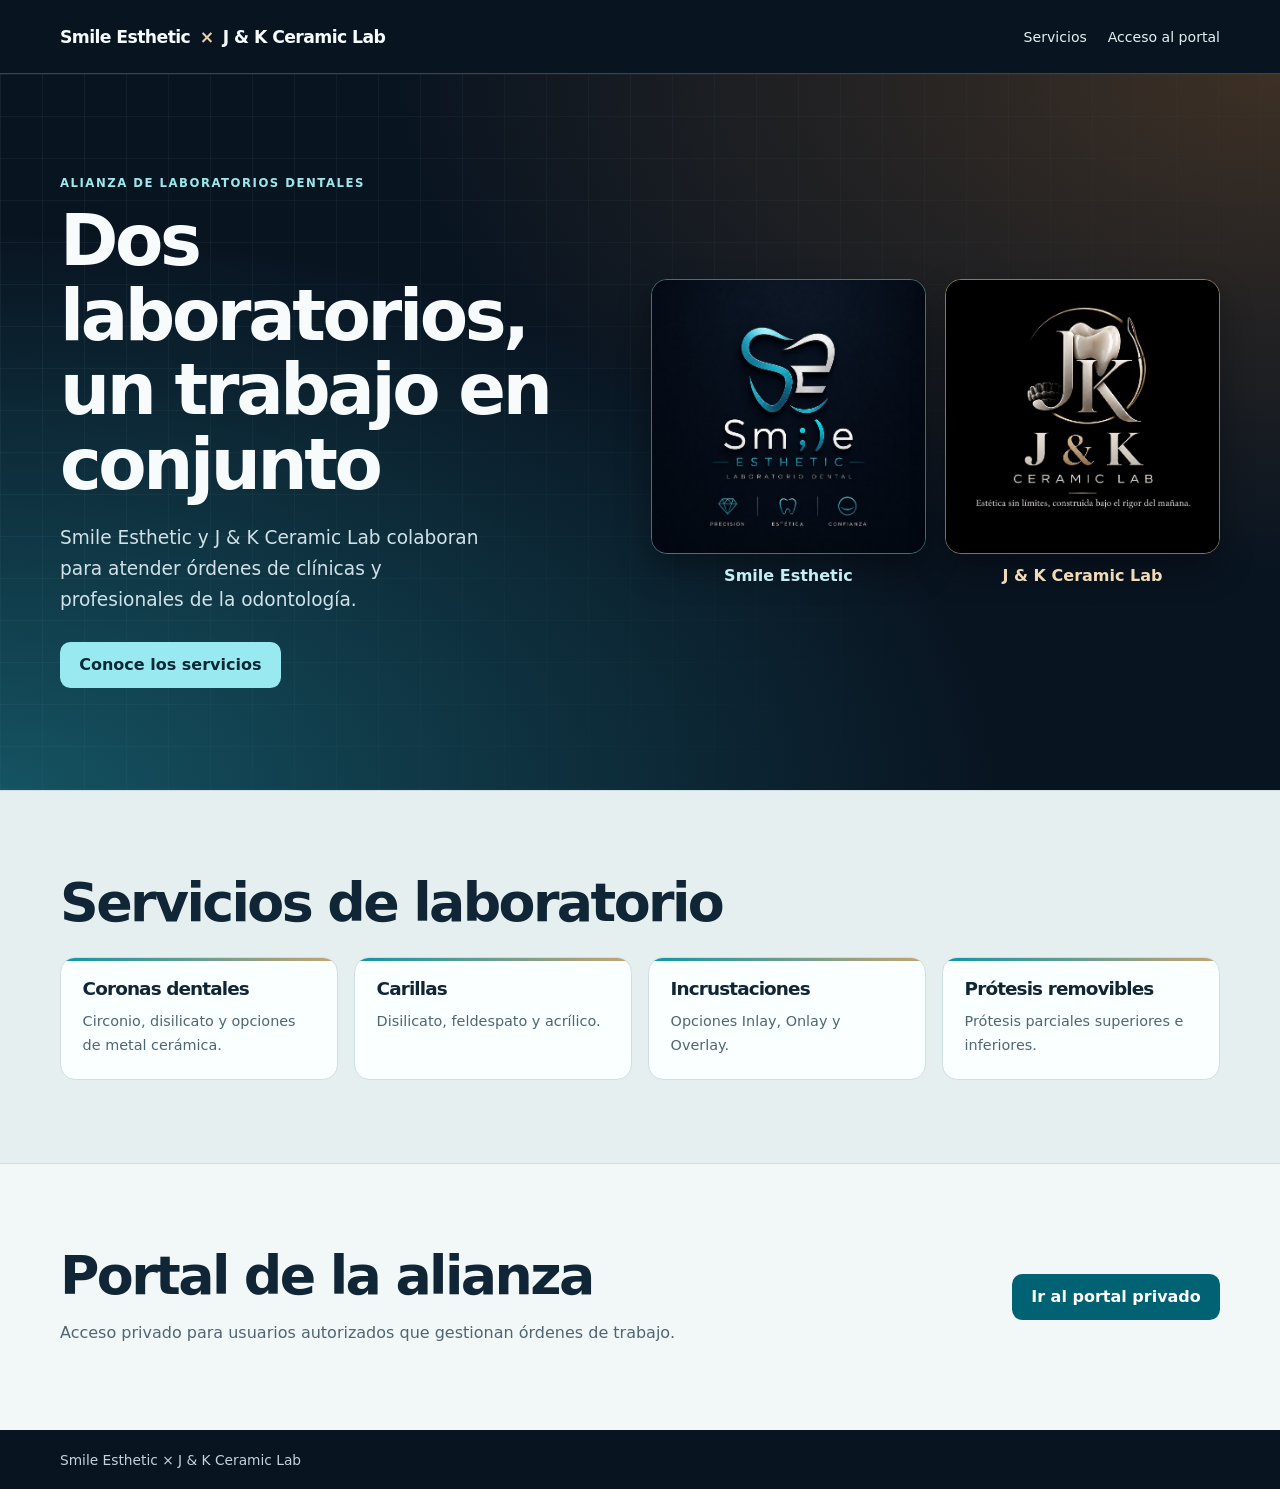
==== index.html @ 95bde712 "Publish the public landing page for the dental laboratory alliance" ====
<!doctype html>
<html lang="es">
<head>
<meta charset="utf-8">
<meta name="viewport" content="width=device-width, initial-scale=1">
<meta name="theme-color" content="#091421">
<meta name="description" content="Conoce la alianza de laboratorios dentales entre Smile Esthetic y J &amp; K Ceramic Lab.">
<title>Smile Esthetic × J &amp; K Ceramic Lab | Alianza de laboratorios dentales</title>
<style>
:root{color-scheme:light;--ink:#102536;--soft:#506573;--night:#091421;--teal:#006272;--gold:#ead2ab;font-family:system-ui,-apple-system,"Segoe UI",sans-serif}
*{box-sizing:border-box}
html{scroll-behavior:smooth}
body{margin:0;color:var(--ink);background:#f2f7f7}
a{color:inherit}
a:focus-visible{outline:3px solid #35bfd0;outline-offset:5px}
.wrap{width:min(1160px,calc(100% - 3rem));margin-inline:auto}
header{background:#091421;color:#f6fbfc;border-bottom:1px solid #304758}
nav{display:flex;align-items:center;justify-content:space-between;gap:.9rem;min-height:73px}
.site-name{font-weight:760;letter-spacing:-.035em;text-decoration:none;font-size:clamp(.92rem,2.2vw,1.08rem)}
.site-name span{color:var(--gold);padding-inline:.23em}
.links{display:flex;align-items:center;gap:1.3rem;font-size:.88rem}
.links a{color:#e4f0f2;text-decoration:none}
.links a:hover{text-decoration:underline;text-underline-offset:.3rem}
.hero{position:relative;isolation:isolate;background:radial-gradient(ellipse at 0 100%,#155362,transparent 55%),radial-gradient(ellipse at 100% 0,#3d3025,transparent 49%),#091421;color:#f7fbfc;overflow:hidden}
.hero::before{position:absolute;inset:0;z-index:-1;content:"";background:linear-gradient(#9bd4db12 1px,transparent 1px),linear-gradient(90deg,#9bd4db12 1px,transparent 1px);background-size:42px 42px;mask-image:linear-gradient(135deg,#000,transparent 84%)}
.hero-layout{display:grid;grid-template-columns:minmax(0,1fr) minmax(0,1.08fr);align-items:center;gap:clamp(2rem,5vw,5rem);padding-block:clamp(3rem,8vw,7rem)}
.kicker{margin:0 0 .85rem;color:#9ce8ec;font-size:.73rem;letter-spacing:.13em;font-weight:790;text-transform:uppercase}
h1,h2,h3{margin:0;letter-spacing:-.048em;line-height:1.06}
h1{font-size:clamp(2.65rem,5.5vw,5.05rem);max-width:12ch}
.hero p:not(.kicker){color:#d0e1e9;font-size:clamp(1rem,2vw,1.16rem);max-width:37ch;line-height:1.65;margin-block:1.3rem 1.65rem}
.action{display:inline-flex;align-items:center;justify-content:center;text-decoration:none;border-radius:.65rem;padding:.75rem 1.2rem;min-height:46px;font-weight:760;line-height:1.25}
.light{color:#092936;background:#99eaf0}
.light:hover{background:#c5f5f5}
.dark{color:#fff;background:#006272}
.dark:hover{background:#004953}
.partners{display:grid;grid-template-columns:repeat(2,minmax(0,1fr));gap:clamp(.55rem,1.7vw,1.2rem);margin:0}
.partners figure{margin:0;min-width:0}
.partners img{display:block;width:100%;height:auto;aspect-ratio:1;border:1px solid #75c6d282;border-radius:1rem;box-shadow:0 16px 34px #0005}
.partners figure:last-child img{border-color:#d9b98c91}
figcaption{margin-top:.75rem;text-align:center;font-weight:760;font-size:clamp(.73rem,1.5vw,1rem);color:#c4eef4}
figure:last-child figcaption{color:#f1dbb7}
.section{padding-block:clamp(2.75rem,6.5vw,5.5rem)}
.section h2{font-size:clamp(2rem,4.2vw,3.45rem)}
.section .kicker{color:#006272}
.section p{line-height:1.65;color:var(--soft)}
.intro{max-width:66ch;margin:.9rem 0 1.6rem}
.services{background:#e6eff0;border-block:1px solid #cfdfe2}
.grid{display:grid;grid-template-columns:repeat(4,minmax(0,1fr));gap:1rem;margin-top:1.6rem}
.grid article{position:relative;padding:1.35rem;border-radius:.95rem;border:1px solid #cfdee0;background:#faffff;overflow:hidden}
.grid article::before{content:"";position:absolute;left:0;top:0;right:0;height:3px;background:linear-gradient(90deg,#1195a8,#c5a473)}
.grid h3{font-size:1.15rem}
.grid p{font-size:.9rem;margin:.7rem 0 0}
.portal-info{display:flex;align-items:center;justify-content:space-between;column-gap:2rem;row-gap:1rem}
.portal-info p{margin-bottom:0}
footer{background:var(--night);color:#c3d3da;padding:1.35rem 0;font-size:.86rem}
footer p{margin:0}
@media(max-width:850px){.hero-layout{grid-template-columns:1fr}.partners{max-width:36rem}.grid{grid-template-columns:repeat(2,minmax(0,1fr))}}
@media(max-width:520px){.wrap{width:calc(100% - 1.8rem)}nav{min-height:62px}.links{gap:.65rem}.links a:first-child{display:none}.hero-layout{padding-block:2.5rem;gap:1.7rem}.grid{grid-template-columns:1fr}.portal-info{align-items:flex-start;flex-direction:column}}
@media(prefers-reduced-motion:reduce){html{scroll-behavior:auto}}
</style>
</head>
<body>
<header><nav class="wrap" aria-label="Navegación principal">
<a class="site-name" href="#inicio">Smile Esthetic <span>×</span> J &amp; K Ceramic Lab</a>
<div class="links"><a href="#servicios">Servicios</a><a href="#portal">Acceso al portal</a></div>
</nav></header>
<main id="inicio">
<section class="hero" aria-labelledby="hero-title"><div class="wrap hero-layout">
<div><p class="kicker">Alianza de laboratorios dentales</p><h1 id="hero-title">Dos laboratorios, un trabajo en conjunto</h1>
<p>Smile Esthetic y J &amp; K Ceramic Lab colaboran para atender órdenes de clínicas y profesionales de la odontología.</p>
<a class="action light" href="#servicios">Conoce los servicios</a></div>
<div class="partners" aria-label="Laboratorios de la alianza">
<figure><img src="[data-uri]" alt="Logo de Smile Esthetic" width="1254" height="1254"><figcaption>Smile Esthetic</figcaption></figure>
<figure><img src="[data-uri]" alt="Logo de J &amp; K Ceramic Lab" width="1254" height="1254"><figcaption>J &amp; K Ceramic Lab</figcaption></figure>
</div>
</div></section>
<section class="section services" id="servicios" aria-labelledby="services-title"><div class="wrap">
<h2 id="services-title">Servicios de laboratorio</h2>
<div class="grid">
<article><h3>Coronas dentales</h3><p>Circonio, disilicato y opciones de metal cerámica.</p></article>
<article><h3>Carillas</h3><p>Disilicato, feldespato y acrílico.</p></article>
<article><h3>Incrustaciones</h3><p>Opciones Inlay, Onlay y Overlay.</p></article>
<article><h3>Prótesis removibles</h3><p>Prótesis parciales superiores e inferiores.</p></article>
</div>
</div></section>
<section class="section" id="portal" aria-labelledby="portal-title"><div class="wrap portal-info">
<div><h2 id="portal-title">Portal de la alianza</h2><p>Acceso privado para usuarios autorizados que gestionan órdenes de trabajo.</p></div>
<a class="action dark" href="https://smile-esthetic-revision.dayvargasmoreno.chatgpt.site/">Ir al portal privado</a>
</div></section>
</main>
<footer><div class="wrap"><p>Smile Esthetic × J &amp; K Ceramic Lab</p></div></footer>
</body>
</html>
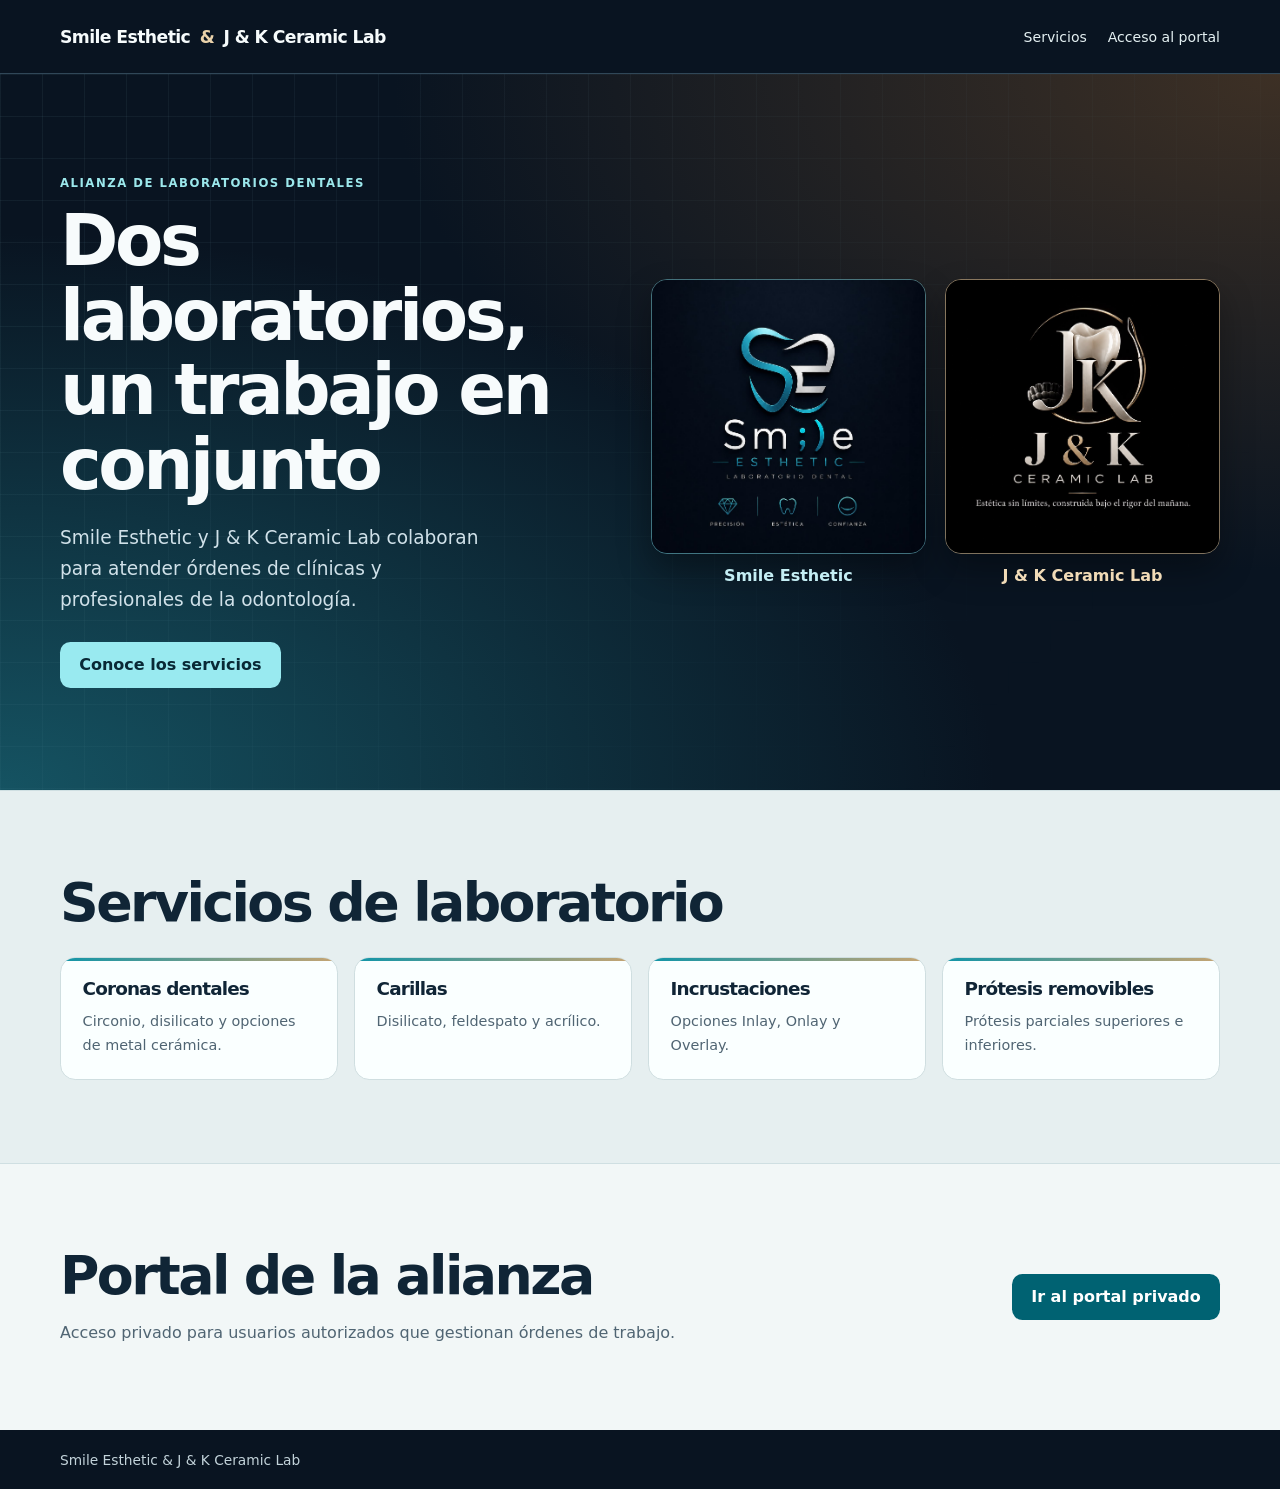
==== commit 63a7b50d: "Use the requested ampersand in both alliance and laboratory names" ====
--- a/index.html
+++ b/index.html
@@ -5,7 +5,7 @@
 <meta name="viewport" content="width=device-width, initial-scale=1">
 <meta name="theme-color" content="#091421">
 <meta name="description" content="Conoce la alianza de laboratorios dentales entre Smile Esthetic y J &amp; K Ceramic Lab.">
-<title>Smile Esthetic × J &amp; K Ceramic Lab | Alianza de laboratorios dentales</title>
+<title>Smile Esthetic &amp; J &amp; K Ceramic Lab | Alianza de laboratorios dentales</title>
 <style>
 :root{color-scheme:light;--ink:#102536;--soft:#506573;--night:#091421;--teal:#006272;--gold:#ead2ab;font-family:system-ui,-apple-system,"Segoe UI",sans-serif}
 *{box-sizing:border-box}
@@ -61,7 +61,7 @@
 </head>
 <body>
 <header><nav class="wrap" aria-label="Navegación principal">
-<a class="site-name" href="#inicio">Smile Esthetic <span>×</span> J &amp; K Ceramic Lab</a>
+<a class="site-name" href="#inicio">Smile Esthetic <span>&amp;</span> J &amp; K Ceramic Lab</a>
 <div class="links"><a href="#servicios">Servicios</a><a href="#portal">Acceso al portal</a></div>
 </nav></header>
 <main id="inicio">
@@ -88,6 +88,6 @@
 <a class="action dark" href="https://smile-esthetic-revision.dayvargasmoreno.chatgpt.site/">Ir al portal privado</a>
 </div></section>
 </main>
-<footer><div class="wrap"><p>Smile Esthetic × J &amp; K Ceramic Lab</p></div></footer>
+<footer><div class="wrap"><p>Smile Esthetic &amp; J &amp; K Ceramic Lab</p></div></footer>
 </body>
 </html>
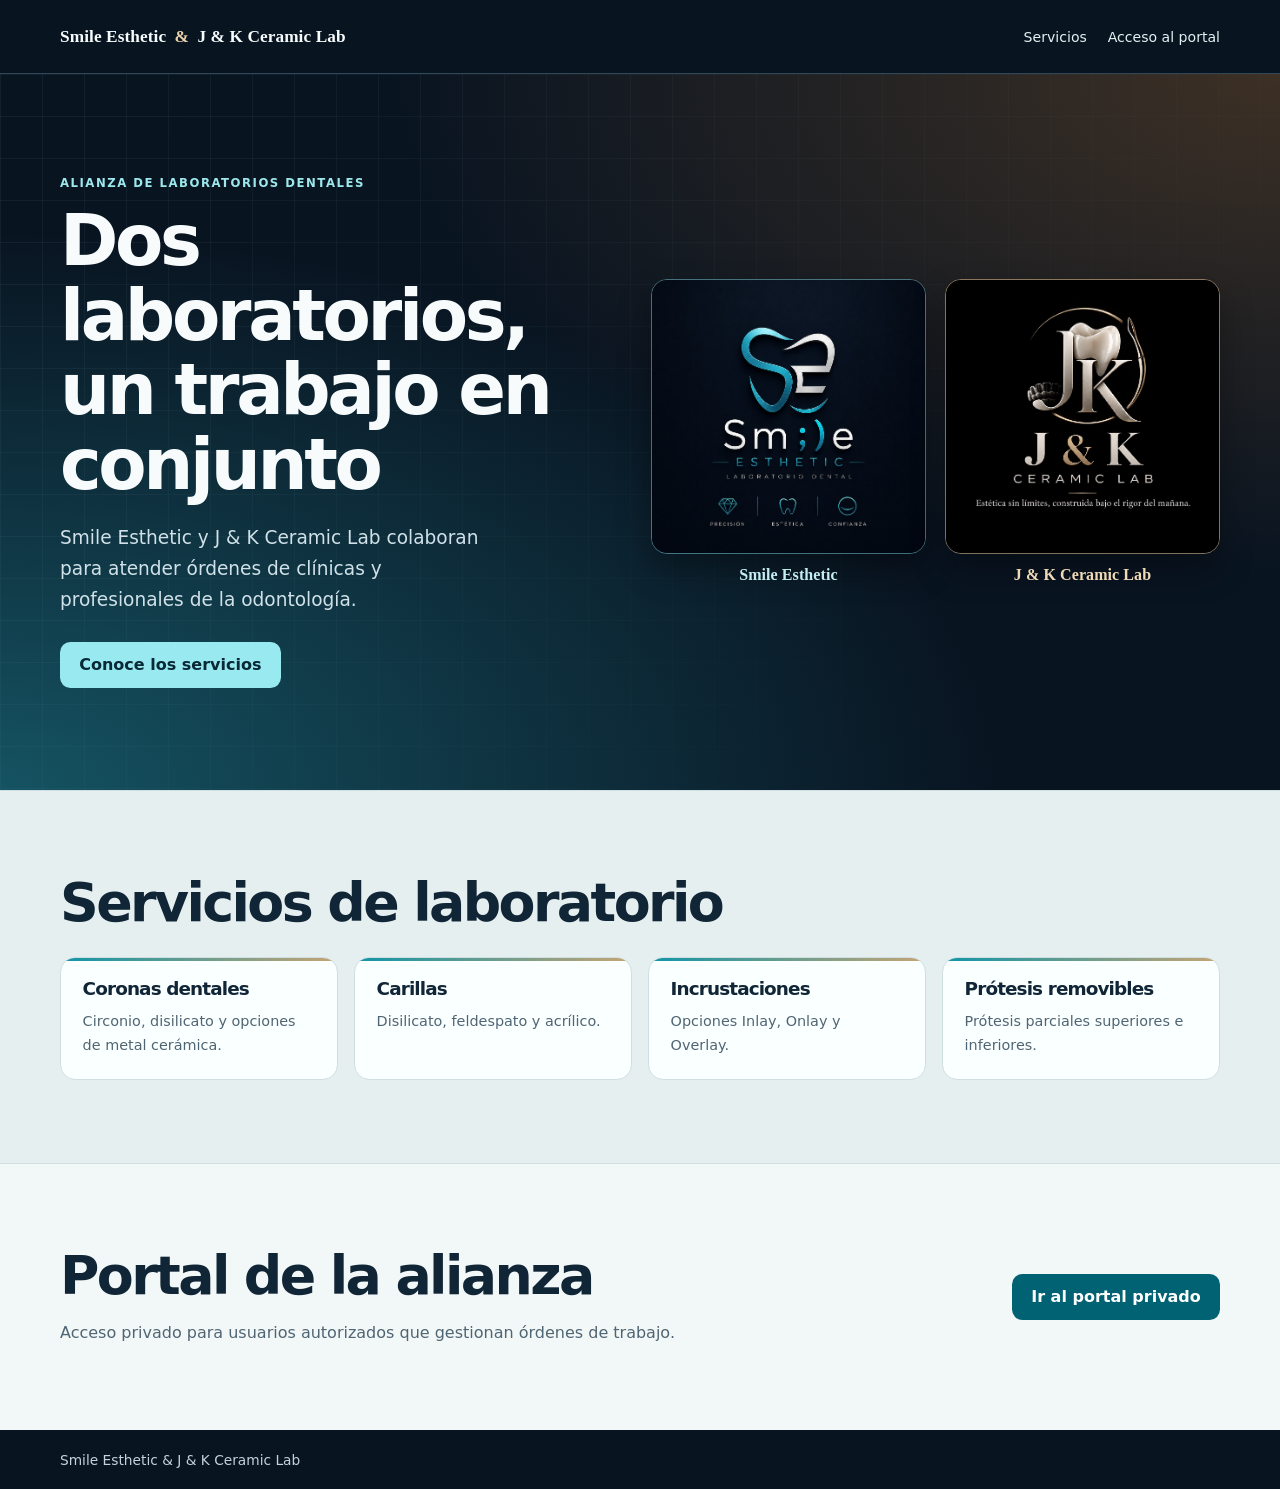
==== commit c6f38ec9: "Improve legibility of the alliance wordmarks" ====
--- a/index.html
+++ b/index.html
@@ -57,6 +57,10 @@
 @media(max-width:850px){.hero-layout{grid-template-columns:1fr}.partners{max-width:36rem}.grid{grid-template-columns:repeat(2,minmax(0,1fr))}}
 @media(max-width:520px){.wrap{width:calc(100% - 1.8rem)}nav{min-height:62px}.links{gap:.65rem}.links a:first-child{display:none}.hero-layout{padding-block:2.5rem;gap:1.7rem}.grid{grid-template-columns:1fr}.portal-info{align-items:flex-start;flex-direction:column}}
 @media(prefers-reduced-motion:reduce){html{scroll-behavior:auto}}
+
+/* Lettering for partner names: distinct capital I, J and standard ampersand. */
+.site-name,.partners figcaption{font-family:Georgia,"Times New Roman",serif;letter-spacing:.005em;font-weight:700}
+.site-name span{font-family:Georgia,"Times New Roman",serif;font-style:normal}
 </style>
 </head>
 <body>
@@ -85,7 +89,7 @@
 </div></section>
 <section class="section" id="portal" aria-labelledby="portal-title"><div class="wrap portal-info">
 <div><h2 id="portal-title">Portal de la alianza</h2><p>Acceso privado para usuarios autorizados que gestionan órdenes de trabajo.</p></div>
-<a class="action dark" href="https://smile-esthetic-revision.dayvargasmoreno.chatgpt.site/">Ir al portal privado</a>
+<a class="action dark" href="./portal/">Ir al portal privado</a>
 </div></section>
 </main>
 <footer><div class="wrap"><p>Smile Esthetic &amp; J &amp; K Ceramic Lab</p></div></footer>
